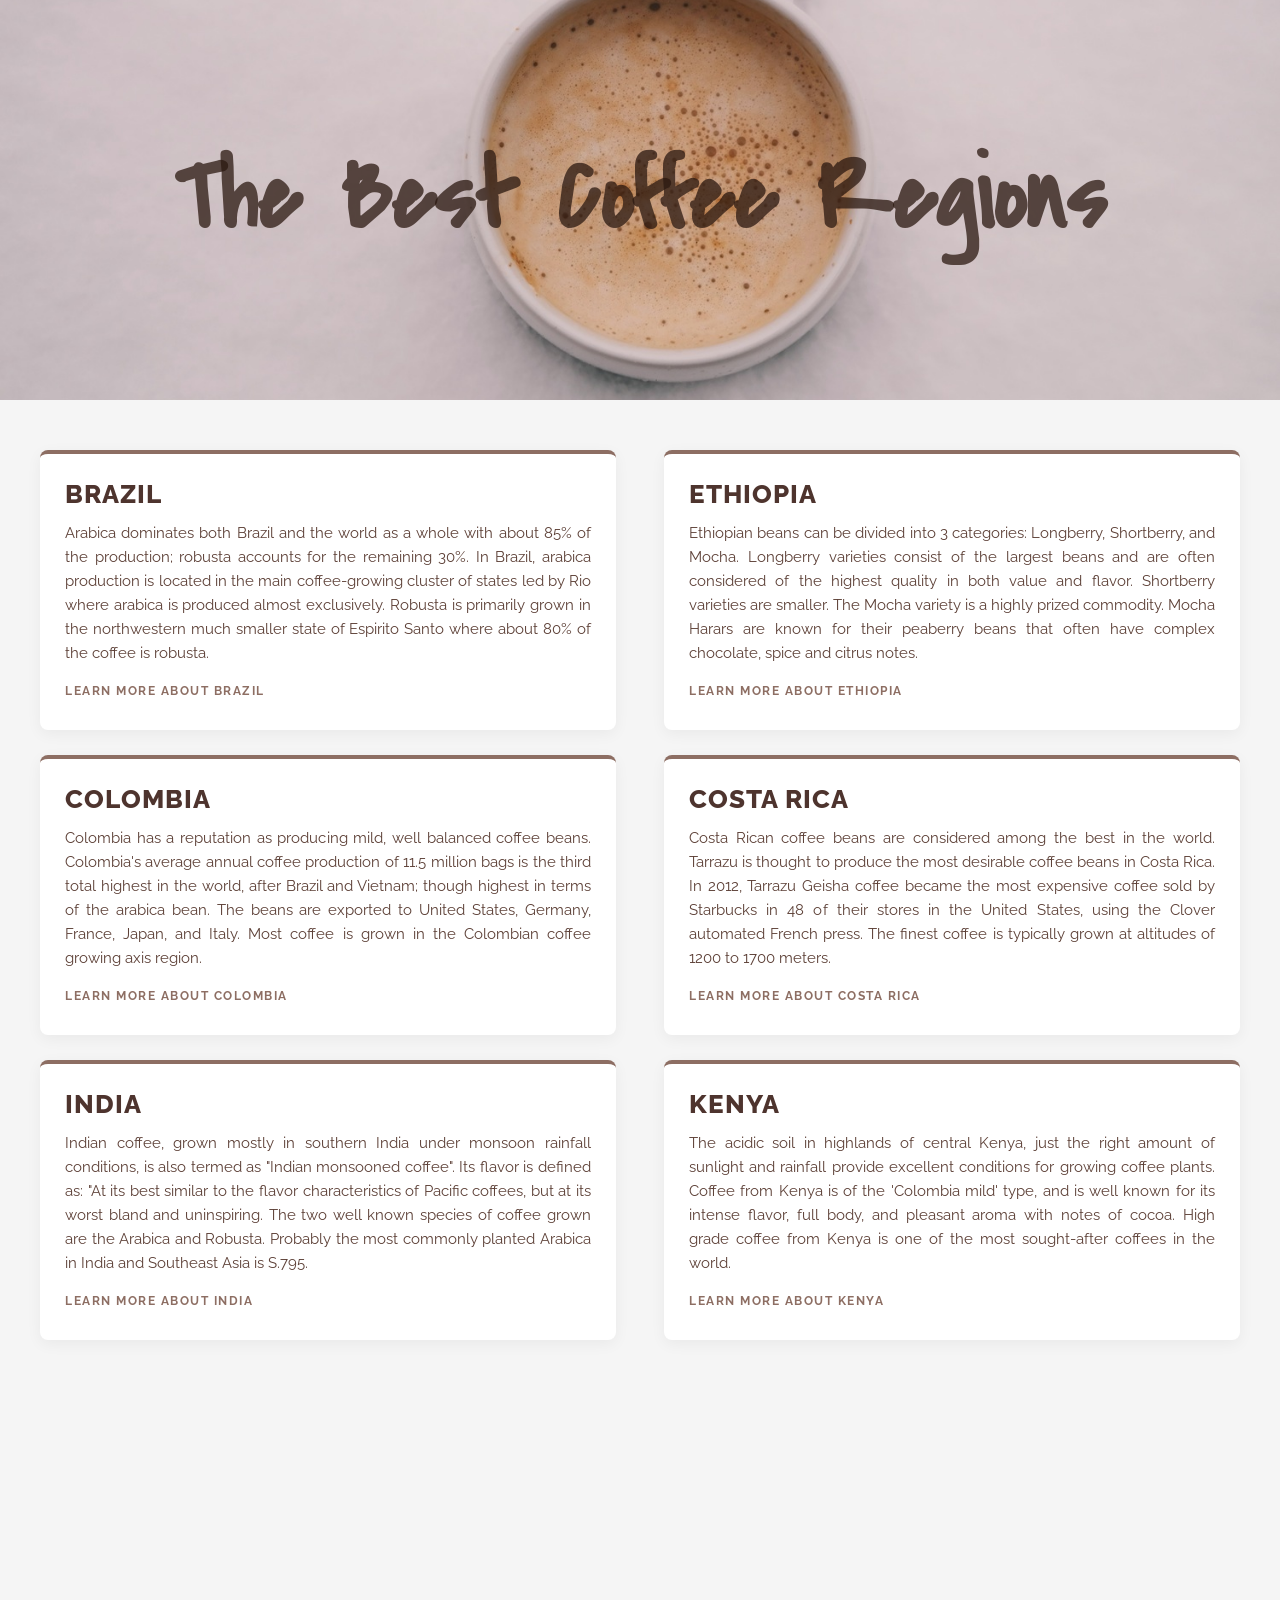
==== src/index.html @ 3cf6b789 "InCom" ====
<!DOCTYPE html>
<html lang="en">
<head>


<!--    HW_07_TEXT  В рамках домашнего задания доделайте css под начатую на уроке апликацию про кофе под position-вариант html-css.-->
<!--    -->

    <meta charset="UTF-8">
    <title>Coffee</title>
    <link rel="shortcut icon" href="../Images/coffee.png" type="image/png">
    <link rel="stylesheet" href="../css/style.css">
</head>
<body>

<div class="header">
    <h1>The Best Coffee Regions</h1>
</div>

<div class="main">
    <div class="left">
        <div>
            <h2>Brazil</h2>
            <p>Arabica dominates both Brazil and the world as a whole with about 85% of the production; robusta
                accounts for the remaining 30%. In Brazil, arabica production is located in the main coffee-growing
                cluster of states led by Rio where arabica is produced almost exclusively. Robusta is primarily grown
                in the northwestern much smaller state of Espirito Santo where about 80% of the coffee is robusta.</p>
            <a href="https://en.wikipedia.org/wiki/Brazil" target="_blank">Learn more about Brazil</a>
        </div>

        <div>
            <h2>Colombia</h2>
            <p>Colombia has a reputation as producing mild, well balanced coffee beans. Colombia's average annual
                coffee production of 11.5 million bags is the third total highest in the world, after Brazil and Vietnam;
                though highest in terms of the arabica bean. The beans are exported to United States, Germany, France,
                Japan, and Italy. Most coffee is grown in the Colombian coffee growing axis region.</p>
            <a href="https://en.wikipedia.org/wiki/Colombia" target="_blank">Learn more about Colombia</a>
        </div>

        <div>
            <h2>India</h2>
            <p>Indian coffee, grown mostly in southern India under monsoon rainfall conditions, is also termed as
                "Indian monsooned coffee". Its flavor is defined as: "At its best similar to the flavor characteristics
                of Pacific coffees, but at its worst bland and uninspiring. The two well known species of coffee grown
                are the Arabica and Robusta. Probably the most commonly planted Arabica in India and Southeast Asia is S.795.</p>
            <a href="https://en.wikipedia.org/wiki/India" target="_blank">Learn more about India</a>
        </div>
    </div> <div class="right">
    <div>
        <h2>Ethiopia</h2>
        <p>Ethiopian beans can be divided into 3 categories: Longberry, Shortberry, and Mocha. Longberry
            varieties consist of the largest beans and are often considered of the highest quality in both value and
            flavor. Shortberry varieties are smaller. The Mocha variety is a highly prized commodity. Mocha Harars are
            known for their peaberry beans that often have complex chocolate, spice and citrus notes.</p>
        <a href="https://en.wikipedia.org/wiki/Ethiopia" target="_blank">Learn more about Ethiopia</a>
    </div>

    <div>
        <h2>Costa Rica</h2>
        <p>Costa Rican coffee beans are considered among the best in the world. Tarrazu is thought to produce the
            most desirable coffee beans in Costa Rica. In 2012, Tarrazu Geisha coffee became the most expensive
            coffee sold by Starbucks in 48 of their stores in the United States, using the Clover automated French
            press. The finest coffee is typically grown at altitudes of 1200 to 1700 meters.</p>
        <a href="https://en.wikipedia.org/wiki/Costa_Rica" target="_blank">Learn more about Costa Rica</a>
    </div>

    <div>
        <h2>Kenya</h2>
        <p>The acidic soil in highlands of central Kenya, just the right amount of sunlight and rainfall provide
            excellent conditions for growing coffee plants. Coffee from Kenya is of the 'Colombia mild' type, and is
            well known for its intense flavor, full body, and pleasant aroma with notes of cocoa. High grade
            coffee from Kenya is one of the most sought-after coffees in the world.</p>
        <a href="https://en.wikipedia.org/wiki/Kenya" target="_blank">Learn more about Kenya</a>
    </div>
</div> </div> </body>
</html>
---- css/style.css ----
@import url('https://fonts.googleapis.com/css2?family=Covered+By+Your+Grace&family=Raleway:ital,wght=0,100..900;1,100..900&display=swap');


* {
    margin: 0;
    padding: 0;
    box-sizing: border-box;
}

body {
    font-family: 'Raleway', sans-serif;
    background-color: whitesmoke;
    color: #3e2723;
}

/* Шапка */
.header {
    height: 400px;
    background-image: url("../Images/coffee-bgnd.jpeg");
    background-position: center;
    background-repeat: no-repeat;
    background-size: cover;
}

.header > h1 {
    font-size: 100px;
    font-family: "Covered By Your Grace", cursive;
    color: rgba(43, 24, 16, 0.75);
    text-align: center;
    padding-top: 130px;
}



.main {
    position: relative;
    max-width: 1200px;
    margin: 50px auto;
    height: 1150px;
}


.left, .right {
    position: absolute;
    top: 0;
    width: 48%;
}

.left {
    left: 0;
}

.right {
    right: 0;
}


.main > div > div {
    background-color: #ffffff;
    border-radius: 8px;
    padding: 25px;
    margin-bottom: 25px;
    box-shadow: 0 4px 15px rgba(0, 0, 0, 0.05);
    border-top: 4px solid #8d6e63;

    min-height: 280px;
}

.main h2 {
    font-size: 26px;
    font-weight: 800;
    text-transform: uppercase;
    color: #4e342e;
    margin-bottom: 12px;
    letter-spacing: 1px;
}

.main p {
    font-size: 15px;
    line-height: 1.6;
    text-align: justify;
    color: #5d4037;
    margin-bottom: 15px;
}

.main a {
    display: inline-block;
    color: #8d6e63;
    font-weight: 700;
    text-transform: uppercase;
    text-decoration: none;
    letter-spacing: 1.5px;
    font-size: 12px;
    transition: color 0.3s ease;
}

.main a:hover {
    color: #4e342e;
    text-decoration: underline;
}











/*
HW_07_TEXT  В рамках домашнего задания доделайте css под начатую на уроке апликацию про кофе под position-вариант html-css.
 */
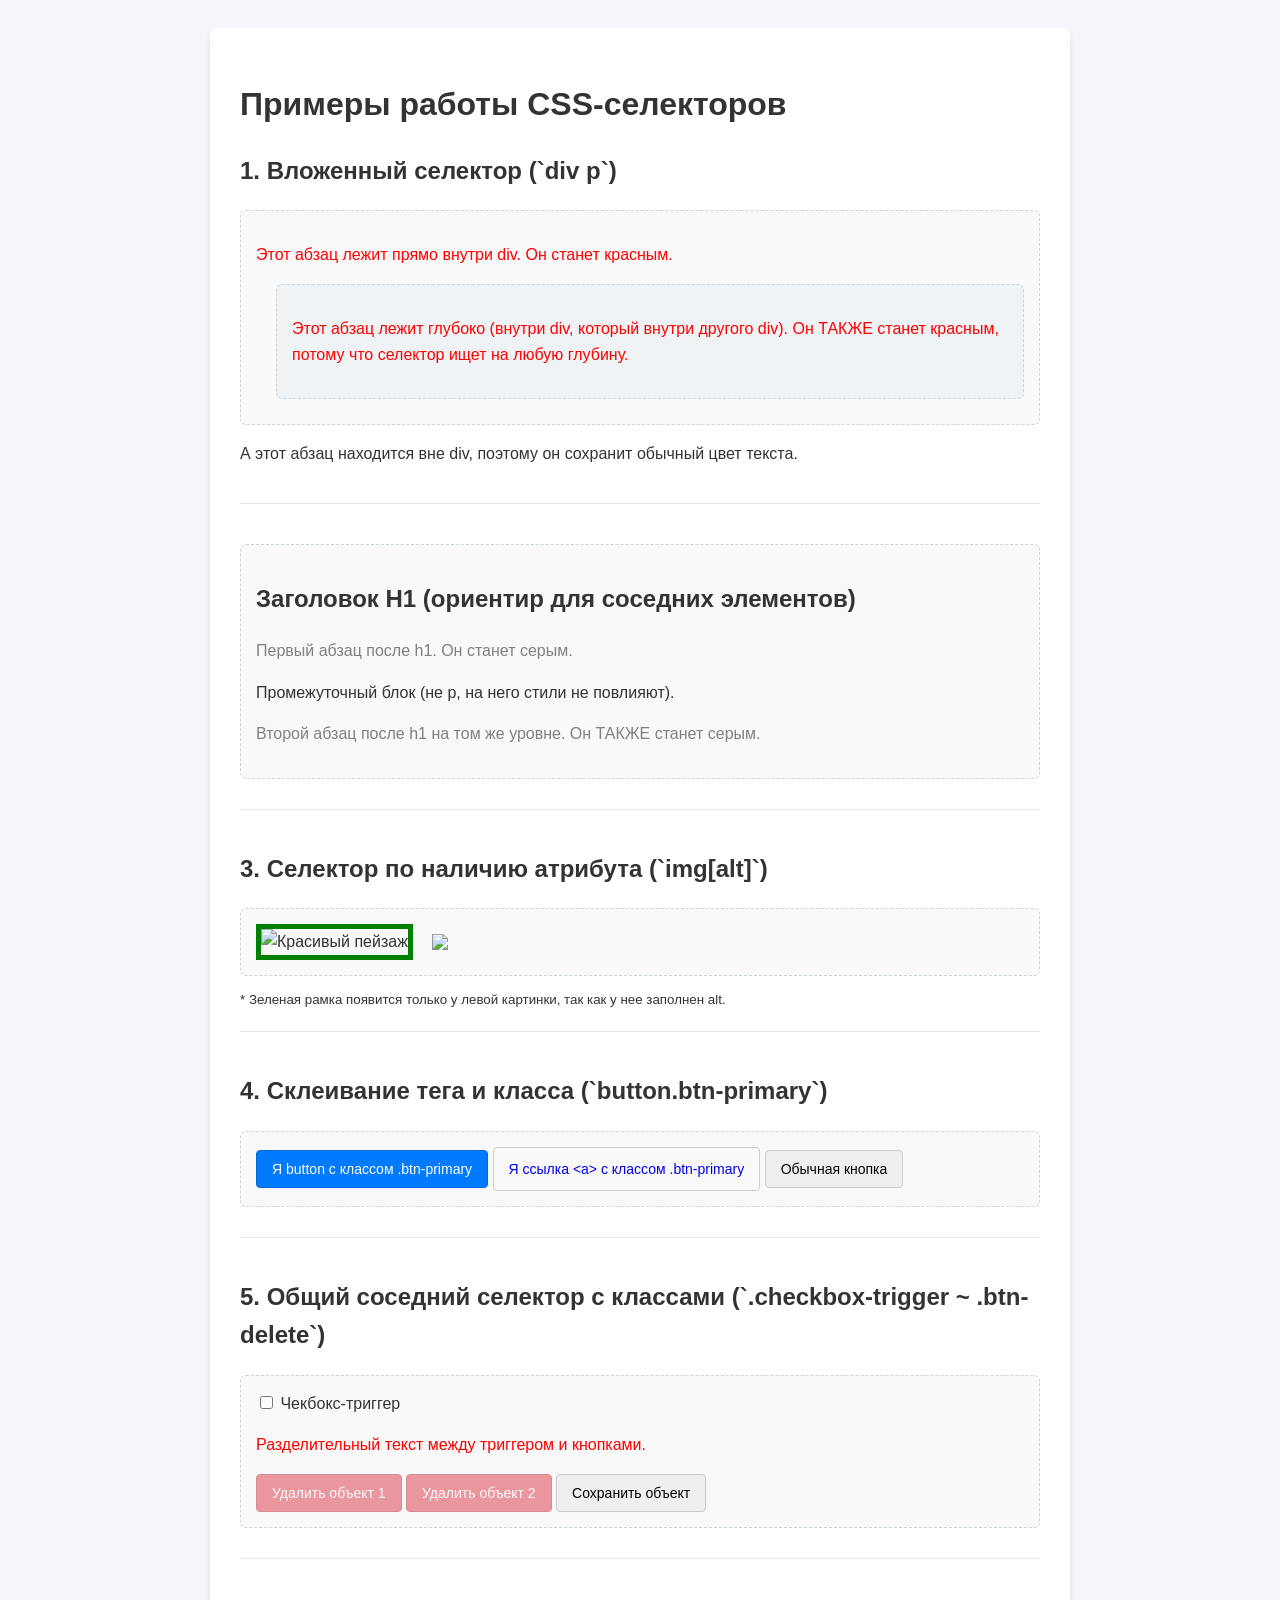
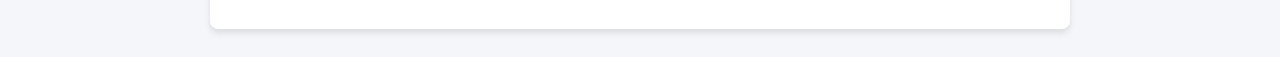
==== commit ab899ea3: "Hw8" ====
--- a/src/index.html
+++ b/src/index.html
@@ -1,76 +1,75 @@
 <!DOCTYPE html>
-<html lang="en">
+<html lang="ru">
 <head>
-
-
-<!--    HW_07_TEXT  В рамках домашнего задания доделайте css под начатую на уроке апликацию про кофе под position-вариант html-css.-->
-<!--    -->
-
-    <meta charset="UTF-8">
-    <title>Coffee</title>
-    <link rel="shortcut icon" href="../Images/coffee.png" type="image/png">
-    <link rel="stylesheet" href="../css/style.css">
+	<meta charset="UTF-8">
+	<meta name="viewport" content="width=device-width, initial-scale=1.0">
+	<title>Демонстрация CSS селекторов (ДЗ 08)</title>
+	<link rel="stylesheet" href="../css/style.css">
 </head>
 <body>
 
-<div class="header">
-    <h1>The Best Coffee Regions</h1>
-</div>
+<main class="container">
+	<h1>Примеры работы CSS-селекторов</h1>
+	
+	<section class="demo-section">
+		<h2>1. Вложенный селектор (`div p`)</h2>
+		<div class="wrapper-box">
+			<p>Этот абзац лежит прямо внутри div. Он станет красным.</p>
+			
+			<div class="inner-box">
+				<p>Этот абзац лежит глубоко (внутри div, который внутри другого div). Он ТАКЖЕ станет красным, потому что селектор ищет на любую глубину.</p>
+			</div>
+		</div>
+		<p>А этот абзац находится вне div, поэтому он сохранит обычный цвет текста.</p>
+	</section>
+	
+	<section class="demo-section">
+		<div class="sibling-context">
+			<h1>Заголовок H1 (ориентир для соседних элементов)</h1>
+			
+			<p>Первый абзац после h1. Он станет серым.</p>
+			<div>Промежуточный блок (не p, на него стили не повлияют).</div>
+			<p>Второй абзац после h1 на том же уровне. Он ТАКЖЕ станет серым.</p>
+		</div>
+	</section>
+	
+	<section class="demo-section">
+		<h2>3. Селектор по наличию атрибута (`img[alt]`)</h2>
+		<div class="image-group">
+			<img src="https://picsum.photos/id/10/150/100" alt="Красивый пейзаж">
+			
+			<img src="https://picsum.photos/id/20/150/100">
+		</div>
+		<small>* Зеленая рамка появится только у левой картинки, так как у нее заполнен alt.</small>
+	</section>
+	
+	<section class="demo-section">
+		<h2>4. Склеивание тега и класса (`button.btn-primary`)</h2>
+		<div class="button-group">
+			<button class="btn-primary">Я button с классом .btn-primary</button>
+			
+			<a href="#" class="btn-primary">Я ссылка &lt;a&gt; с классом .btn-primary</a>
+			
+			<button>Обычная кнопка</button>
+		</div>
+	</section>
+	
+	<section class="demo-section">
+		<h2>5. Общий соседний селектор с классами (`.checkbox-trigger ~ .btn-delete`)</h2>
+		<div class="action-zone">
+			<input type="checkbox" id="trigger" class="checkbox-trigger">
+			<label for="trigger"> Чекбокс-триггер</label>
+			
+			<p>Разделительный текст между триггером и кнопками.</p>
+			
+			<button class="btn-delete">Удалить объект 1</button>
+			<button class="btn-delete">Удалить объект 2</button>
+			
+			<button class="btn-safe">Сохранить объект</button>
+		</div>
+	</section>
 
-<div class="main">
-    <div class="left">
-        <div>
-            <h2>Brazil</h2>
-            <p>Arabica dominates both Brazil and the world as a whole with about 85% of the production; robusta
-                accounts for the remaining 30%. In Brazil, arabica production is located in the main coffee-growing
-                cluster of states led by Rio where arabica is produced almost exclusively. Robusta is primarily grown
-                in the northwestern much smaller state of Espirito Santo where about 80% of the coffee is robusta.</p>
-            <a href="https://en.wikipedia.org/wiki/Brazil" target="_blank">Learn more about Brazil</a>
-        </div>
+</main>
 
-        <div>
-            <h2>Colombia</h2>
-            <p>Colombia has a reputation as producing mild, well balanced coffee beans. Colombia's average annual
-                coffee production of 11.5 million bags is the third total highest in the world, after Brazil and Vietnam;
-                though highest in terms of the arabica bean. The beans are exported to United States, Germany, France,
-                Japan, and Italy. Most coffee is grown in the Colombian coffee growing axis region.</p>
-            <a href="https://en.wikipedia.org/wiki/Colombia" target="_blank">Learn more about Colombia</a>
-        </div>
-
-        <div>
-            <h2>India</h2>
-            <p>Indian coffee, grown mostly in southern India under monsoon rainfall conditions, is also termed as
-                "Indian monsooned coffee". Its flavor is defined as: "At its best similar to the flavor characteristics
-                of Pacific coffees, but at its worst bland and uninspiring. The two well known species of coffee grown
-                are the Arabica and Robusta. Probably the most commonly planted Arabica in India and Southeast Asia is S.795.</p>
-            <a href="https://en.wikipedia.org/wiki/India" target="_blank">Learn more about India</a>
-        </div>
-    </div> <div class="right">
-    <div>
-        <h2>Ethiopia</h2>
-        <p>Ethiopian beans can be divided into 3 categories: Longberry, Shortberry, and Mocha. Longberry
-            varieties consist of the largest beans and are often considered of the highest quality in both value and
-            flavor. Shortberry varieties are smaller. The Mocha variety is a highly prized commodity. Mocha Harars are
-            known for their peaberry beans that often have complex chocolate, spice and citrus notes.</p>
-        <a href="https://en.wikipedia.org/wiki/Ethiopia" target="_blank">Learn more about Ethiopia</a>
-    </div>
-
-    <div>
-        <h2>Costa Rica</h2>
-        <p>Costa Rican coffee beans are considered among the best in the world. Tarrazu is thought to produce the
-            most desirable coffee beans in Costa Rica. In 2012, Tarrazu Geisha coffee became the most expensive
-            coffee sold by Starbucks in 48 of their stores in the United States, using the Clover automated French
-            press. The finest coffee is typically grown at altitudes of 1200 to 1700 meters.</p>
-        <a href="https://en.wikipedia.org/wiki/Costa_Rica" target="_blank">Learn more about Costa Rica</a>
-    </div>
-
-    <div>
-        <h2>Kenya</h2>
-        <p>The acidic soil in highlands of central Kenya, just the right amount of sunlight and rainfall provide
-            excellent conditions for growing coffee plants. Coffee from Kenya is of the 'Colombia mild' type, and is
-            well known for its intense flavor, full body, and pleasant aroma with notes of cocoa. High grade
-            coffee from Kenya is one of the most sought-after coffees in the world.</p>
-        <a href="https://en.wikipedia.org/wiki/Kenya" target="_blank">Learn more about Kenya</a>
-    </div>
-</div> </div> </body>
+</body>
 </html>
--- a/css/style.css
+++ b/css/style.css
@@ -1,115 +1,92 @@
-@import url('https://fonts.googleapis.com/css2?family=Covered+By+Your+Grace&family=Raleway:ital,wght=0,100..900;1,100..900&display=swap');
 
-
-* {
-    margin: 0;
-    padding: 0;
-    box-sizing: border-box;
+body {
+    font-family: Arial, sans-serif;
+    background-color: #f4f6f9;
+    color: #333;
+    line-height: 1.6;
+    padding: 20px;
 }
 
-body {
-    font-family: 'Raleway', sans-serif;
-    background-color: whitesmoke;
-    color: #3e2723;
+.container {
+    max-width: 800px;
+    margin: 0 auto;
+    background: #fff;
+    padding: 30px;
+    border-radius: 8px;
+    box-shadow: 0 4px 6px rgba(0,0,0,0.1);
 }
 
-/* Шапка */
-.header {
-    height: 400px;
-    background-image: url("../Images/coffee-bgnd.jpeg");
-    background-position: center;
-    background-repeat: no-repeat;
-    background-size: cover;
+.demo-section {
+    margin-bottom: 40px;
+    padding-bottom: 20px;
+    border-bottom: 1px solid #e1e8ed;
 }
 
-.header > h1 {
-    font-size: 100px;
-    font-family: "Covered By Your Grace", cursive;
-    color: rgba(43, 24, 16, 0.75);
-    text-align: center;
-    padding-top: 130px;
+.wrapper-box, .inner-box, .sibling-context, .image-group, .button-group, .action-zone {
+    background-color: #f9f9f9;
+    padding: 15px;
+    border: 1px dashed #ccd6dd;
+    border-radius: 6px;
+    margin: 10px 0;
+}
+
+.inner-box {
+    margin-left: 20px;
+    background-color: #f0f3f5;
+}
+
+img {
+    margin-right: 15px;
+    display: inline-block;
+    vertical-align: middle;
 }
 
 
-
-.main {
-    position: relative;
-    max-width: 1200px;
-    margin: 50px auto;
-    height: 1150px;
+button, .btn-primary {
+    padding: 10px 15px;
+    border: 1px solid #ccc;
+    border-radius: 4px;
+    cursor: pointer;
+    display: inline-block;
+    text-decoration: none;
+    font-size: 14px;
 }
 
 
-.left, .right {
-    position: absolute;
-    top: 0;
-    width: 48%;
+/* ==========================================================================
+   ВЫПОЛНЕНИЕ ЗАДАНИЯ (Селекторы из пунктов 1-5)
+   ========================================================================== */
+
+/* 1. Вложенный селектор (через пробел)  */
+div p {
+    color: red;
 }
 
-.left {
-    left: 0;
+/* 2. Общий соседний селектор (через ~)*/
+h1 ~ p {
+    color: gray;
 }
 
-.right {
-    right: 0;
+/* 3. Селектор по наличию атрибута
+    5px к картинкам, у которых есть атрибут alt */
+img[alt] {
+    border: 5px solid green;
 }
 
-
-.main > div > div {
-    background-color: #ffffff;
-    border-radius: 8px;
-    padding: 25px;
-    margin-bottom: 25px;
-    box-shadow: 0 4px 15px rgba(0, 0, 0, 0.05);
-    border-top: 4px solid #8d6e63;
-
-    min-height: 280px;
+/* 4. Склеивание тега и класса
+   Окрашивает в синий цвет фон исключительно у тегов button с классом .btn-primary */
+button.btn-primary {
+    background-color: #007bff;
+    color: white;
+    border-color: #0069d9;
 }
 
-.main h2 {
-    font-size: 26px;
-    font-weight: 800;
-    text-transform: uppercase;
-    color: #4e342e;
-    margin-bottom: 12px;
-    letter-spacing: 1px;
-}
-
-.main p {
-    font-size: 15px;
-    line-height: 1.6;
-    text-align: justify;
-    color: #5d4037;
-    margin-bottom: 15px;
-}
-
-.main a {
-    display: inline-block;
-    color: #8d6e63;
-    font-weight: 700;
-    text-transform: uppercase;
-    text-decoration: none;
-    letter-spacing: 1.5px;
-    font-size: 12px;
-    transition: color 0.3s ease;
-}
-
-.main a:hover {
-    color: #4e342e;
-    text-decoration: underline;
-}
-
-
-
-
-
-
-
-
-
-
-
-/*
-HW_07_TEXT  В рамках домашнего задания доделайте css под начатую на уроке апликацию про кофе под position-вариант html-css.
- */
-
+/* 5. Общий соседний селектор (через ~) для классов
+   Устанавливает полупрозрачность (opacity: 0.5) для ВСЕХ элементов с классом .btn-delete,
+   которые идут после элемента с классом .checkbox-trigger на том же уровне */
+.checkbox-trigger ~ .btn-delete {
+    opacity: 0.5;
+    background-color: #dc3545;
+    color: white;
+    border-color: #bd2130;
+}
